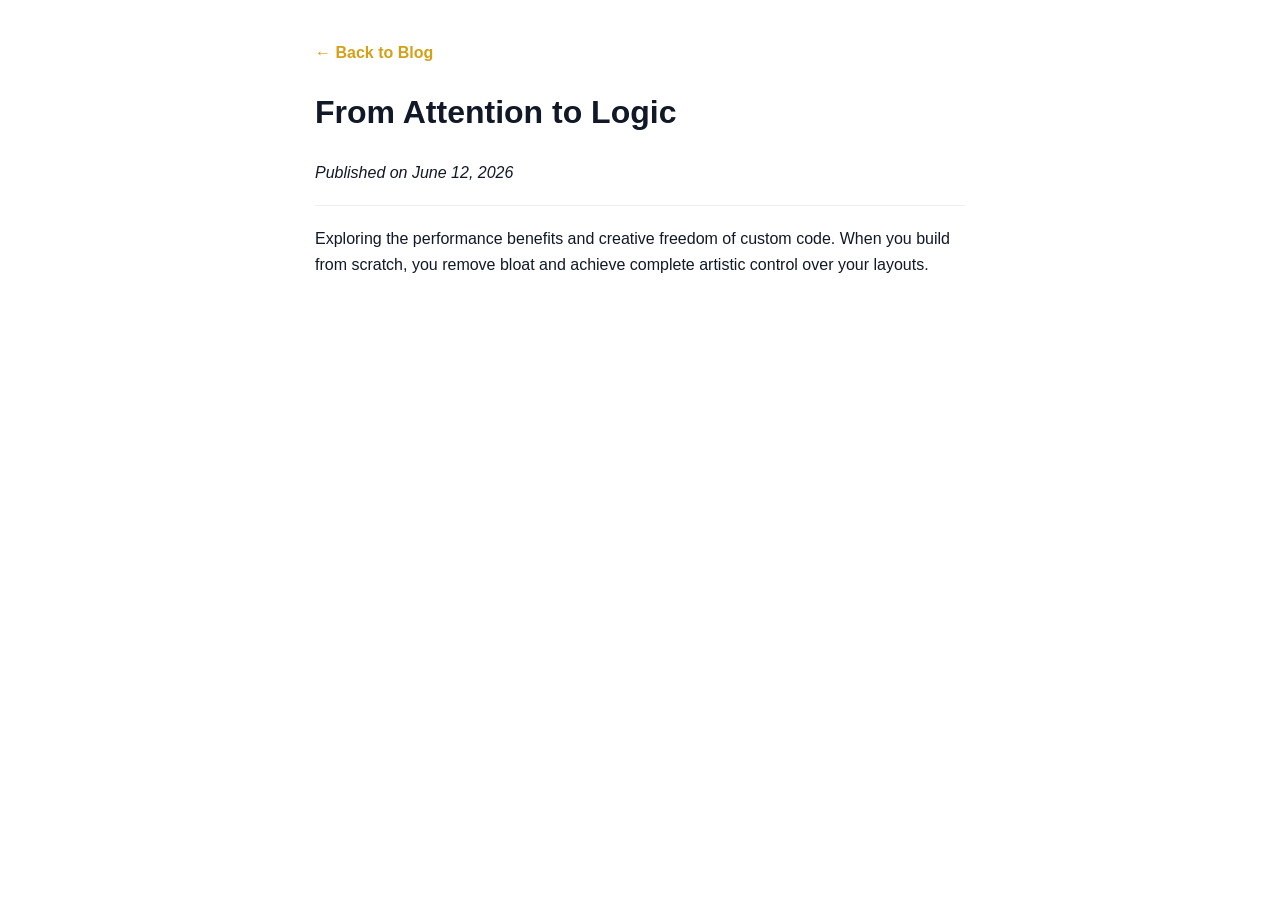
==== blogs/blog-1.html @ 9fb7e24b "Initial commit" ====
<!DOCTYPE html>
<html lang="en">
<head>
    <meta charset="UTF-8">
    <meta name="viewport" content="width=device-width, initial-scale=1.0">
    <title>Blog Post - Jane Doe</title>
    <style>
        body { font-family: sans-serif; max-width: 650px; margin: 40px auto; padding: 0 20px; line-height: 1.6; color: #111827; }
        a { color: #d4a017; text-decoration: none; font-weight: bold; }
        a:hover { text-decoration: underline; }
    </style>
</head>
<body>
    <p><a href="../index.html#blog">&larr; Back to Blog</a></p>
    <h1>From Attention to Logic</h1>
    <p><em>Published on June 12, 2026</em></p>
    <hr style="margin: 20px 0; border:0; border-top:1px solid #eee;">
    <p>Exploring the performance benefits and creative freedom of custom code. When you build from scratch, you remove bloat and achieve complete artistic control over your layouts.</p>
</body>
</html>
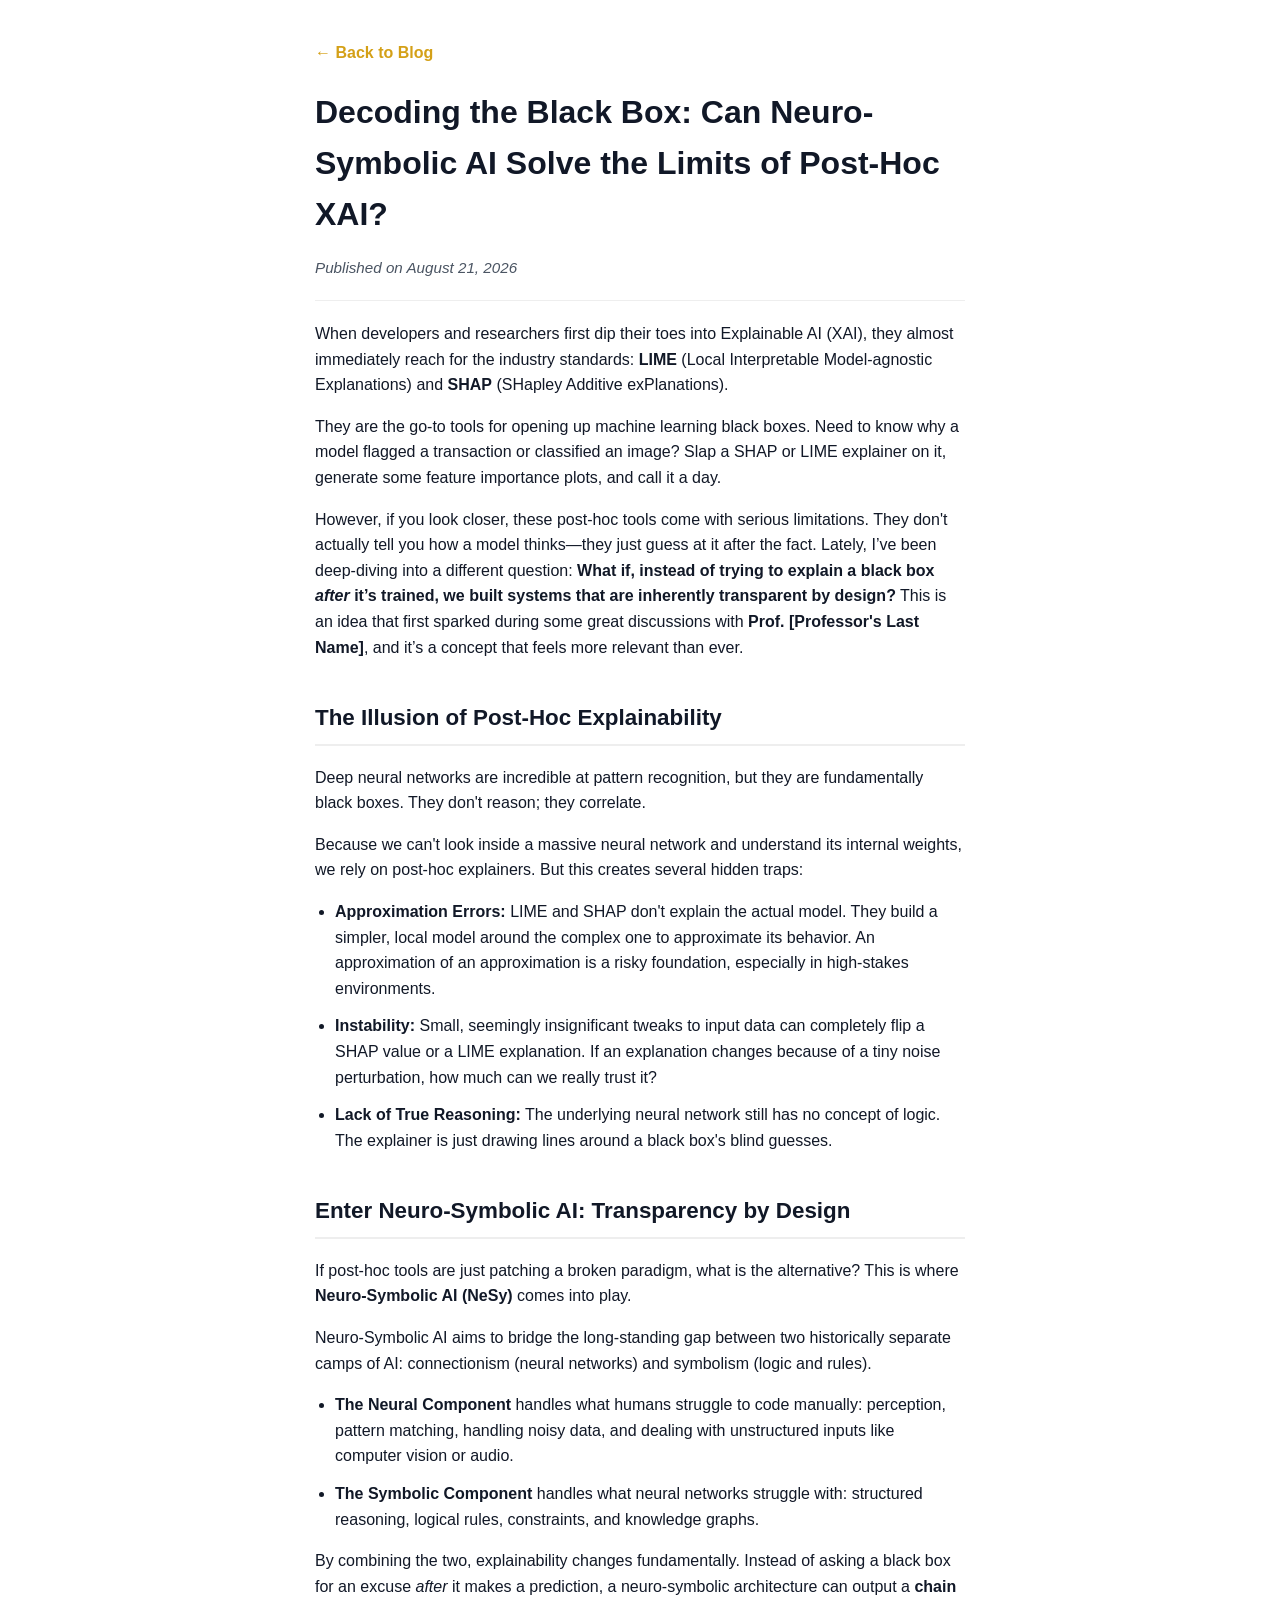
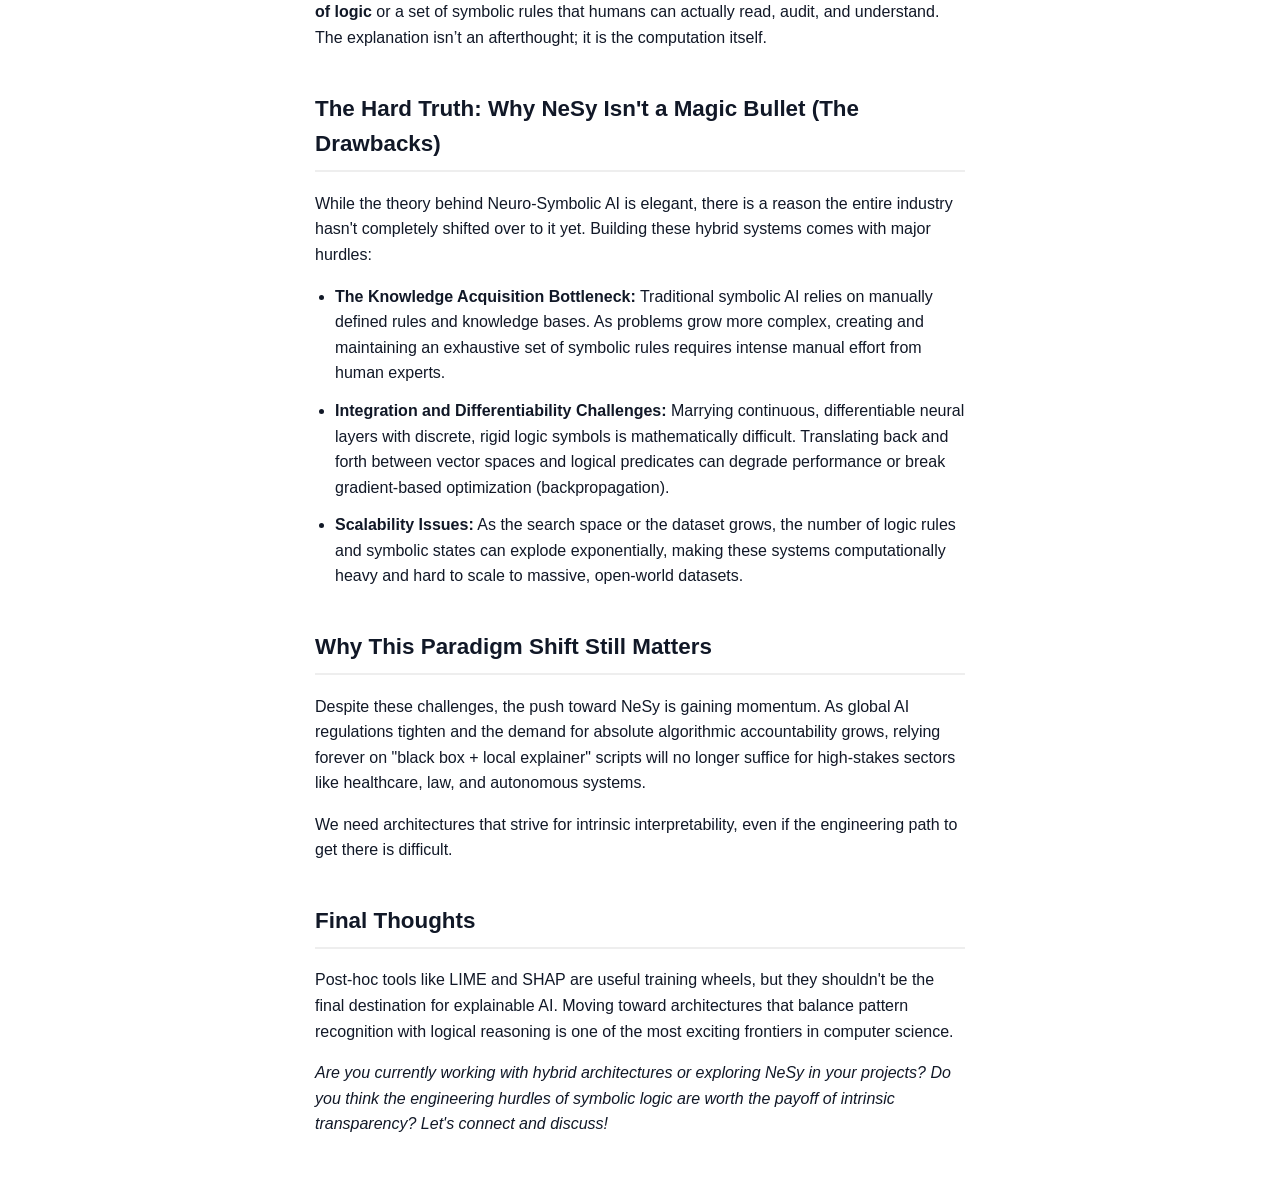
==== commit ef4804a3: "Commit" ====
--- a/blogs/blog-1.html
+++ b/blogs/blog-1.html
@@ -3,18 +3,68 @@
 <head>
     <meta charset="UTF-8">
     <meta name="viewport" content="width=device-width, initial-scale=1.0">
-    <title>Blog Post - Jane Doe</title>
+    <title>Decoding the Black Box: Can Neuro-Symbolic AI Solve the Limits of Post-Hoc XAI?</title>
     <style>
         body { font-family: sans-serif; max-width: 650px; margin: 40px auto; padding: 0 20px; line-height: 1.6; color: #111827; }
         a { color: #d4a017; text-decoration: none; font-weight: bold; }
         a:hover { text-decoration: underline; }
+        h1 { font-size: 2em; margin-bottom: 5px; }
+        h2 { font-size: 1.4em; margin-top: 40px; border-bottom: 2px solid #eee; padding-bottom: 8px; }
+        ul { padding-left: 20px; }
+        li { margin-bottom: 12px; }
+        .meta { color: #4b5563; font-size: 0.95em; }
     </style>
 </head>
 <body>
     <p><a href="../index.html#blog">&larr; Back to Blog</a></p>
-    <h1>From Attention to Logic</h1>
-    <p><em>Published on June 12, 2026</em></p>
+
+    <h1>Decoding the Black Box: Can Neuro-Symbolic AI Solve the Limits of Post-Hoc XAI?</h1>
+    <p class="meta"><em>Published on August 21, 2026</em></p>
+
     <hr style="margin: 20px 0; border:0; border-top:1px solid #eee;">
-    <p>Exploring the performance benefits and creative freedom of custom code. When you build from scratch, you remove bloat and achieve complete artistic control over your layouts.</p>
+
+    <p>When developers and researchers first dip their toes into Explainable AI (XAI), they almost immediately reach for the industry standards: <strong>LIME</strong> (Local Interpretable Model-agnostic Explanations) and <strong>SHAP</strong> (SHapley Additive exPlanations).</p>
+
+    <p>They are the go-to tools for opening up machine learning black boxes. Need to know why a model flagged a transaction or classified an image? Slap a SHAP or LIME explainer on it, generate some feature importance plots, and call it a day.</p>
+
+    <p>However, if you look closer, these post-hoc tools come with serious limitations. They don't actually tell you how a model thinks—they just guess at it after the fact. Lately, I’ve been deep-diving into a different question: <strong>What if, instead of trying to explain a black box <em>after</em> it’s trained, we built systems that are inherently transparent by design?</strong> This is an idea that first sparked during some great discussions with <strong>Prof. [Professor's Last Name]</strong>, and it’s a concept that feels more relevant than ever.</p>
+
+    <h2>The Illusion of Post-Hoc Explainability</h2>
+    <p>Deep neural networks are incredible at pattern recognition, but they are fundamentally black boxes. They don't reason; they correlate.</p>
+    <p>Because we can't look inside a massive neural network and understand its internal weights, we rely on post-hoc explainers. But this creates several hidden traps:</p>
+
+    <ul>
+        <li><strong>Approximation Errors:</strong> LIME and SHAP don't explain the actual model. They build a simpler, local model around the complex one to approximate its behavior. An approximation of an approximation is a risky foundation, especially in high-stakes environments.</li>
+        <li><strong>Instability:</strong> Small, seemingly insignificant tweaks to input data can completely flip a SHAP value or a LIME explanation. If an explanation changes because of a tiny noise perturbation, how much can we really trust it?</li>
+        <li><strong>Lack of True Reasoning:</strong> The underlying neural network still has no concept of logic. The explainer is just drawing lines around a black box's blind guesses.</li>
+    </ul>
+
+    <h2>Enter Neuro-Symbolic AI: Transparency by Design</h2>
+    <p>If post-hoc tools are just patching a broken paradigm, what is the alternative? This is where <strong>Neuro-Symbolic AI (NeSy)</strong> comes into play.</p>
+    <p>Neuro-Symbolic AI aims to bridge the long-standing gap between two historically separate camps of AI: connectionism (neural networks) and symbolism (logic and rules).</p>
+
+    <ul>
+        <li><strong>The Neural Component</strong> handles what humans struggle to code manually: perception, pattern matching, handling noisy data, and dealing with unstructured inputs like computer vision or audio.</li>
+        <li><strong>The Symbolic Component</strong> handles what neural networks struggle with: structured reasoning, logical rules, constraints, and knowledge graphs.</li>
+    </ul>
+
+    <p>By combining the two, explainability changes fundamentally. Instead of asking a black box for an excuse <em>after</em> it makes a prediction, a neuro-symbolic architecture can output a <strong>chain of logic</strong> or a set of symbolic rules that humans can actually read, audit, and understand. The explanation isn’t an afterthought; it is the computation itself.</p>
+
+    <h2>The Hard Truth: Why NeSy Isn't a Magic Bullet (The Drawbacks)</h2>
+    <p>While the theory behind Neuro-Symbolic AI is elegant, there is a reason the entire industry hasn't completely shifted over to it yet. Building these hybrid systems comes with major hurdles:</p>
+
+    <ul>
+        <li><strong>The Knowledge Acquisition Bottleneck:</strong> Traditional symbolic AI relies on manually defined rules and knowledge bases. As problems grow more complex, creating and maintaining an exhaustive set of symbolic rules requires intense manual effort from human experts.</li>
+        <li><strong>Integration and Differentiability Challenges:</strong> Marrying continuous, differentiable neural layers with discrete, rigid logic symbols is mathematically difficult. Translating back and forth between vector spaces and logical predicates can degrade performance or break gradient-based optimization (backpropagation).</li>
+        <li><strong>Scalability Issues:</strong> As the search space or the dataset grows, the number of logic rules and symbolic states can explode exponentially, making these systems computationally heavy and hard to scale to massive, open-world datasets.</li>
+    </ul>
+
+    <h2>Why This Paradigm Shift Still Matters</h2>
+    <p>Despite these challenges, the push toward NeSy is gaining momentum. As global AI regulations tighten and the demand for absolute algorithmic accountability grows, relying forever on "black box + local explainer" scripts will no longer suffice for high-stakes sectors like healthcare, law, and autonomous systems.</p>
+    <p>We need architectures that strive for intrinsic interpretability, even if the engineering path to get there is difficult.</p>
+
+    <h2>Final Thoughts</h2>
+    <p>Post-hoc tools like LIME and SHAP are useful training wheels, but they shouldn't be the final destination for explainable AI. Moving toward architectures that balance pattern recognition with logical reasoning is one of the most exciting frontiers in computer science.</p>
+    <p><em>Are you currently working with hybrid architectures or exploring NeSy in your projects? Do you think the engineering hurdles of symbolic logic are worth the payoff of intrinsic transparency? Let's connect and discuss!</em></p>
 </body>
 </html>
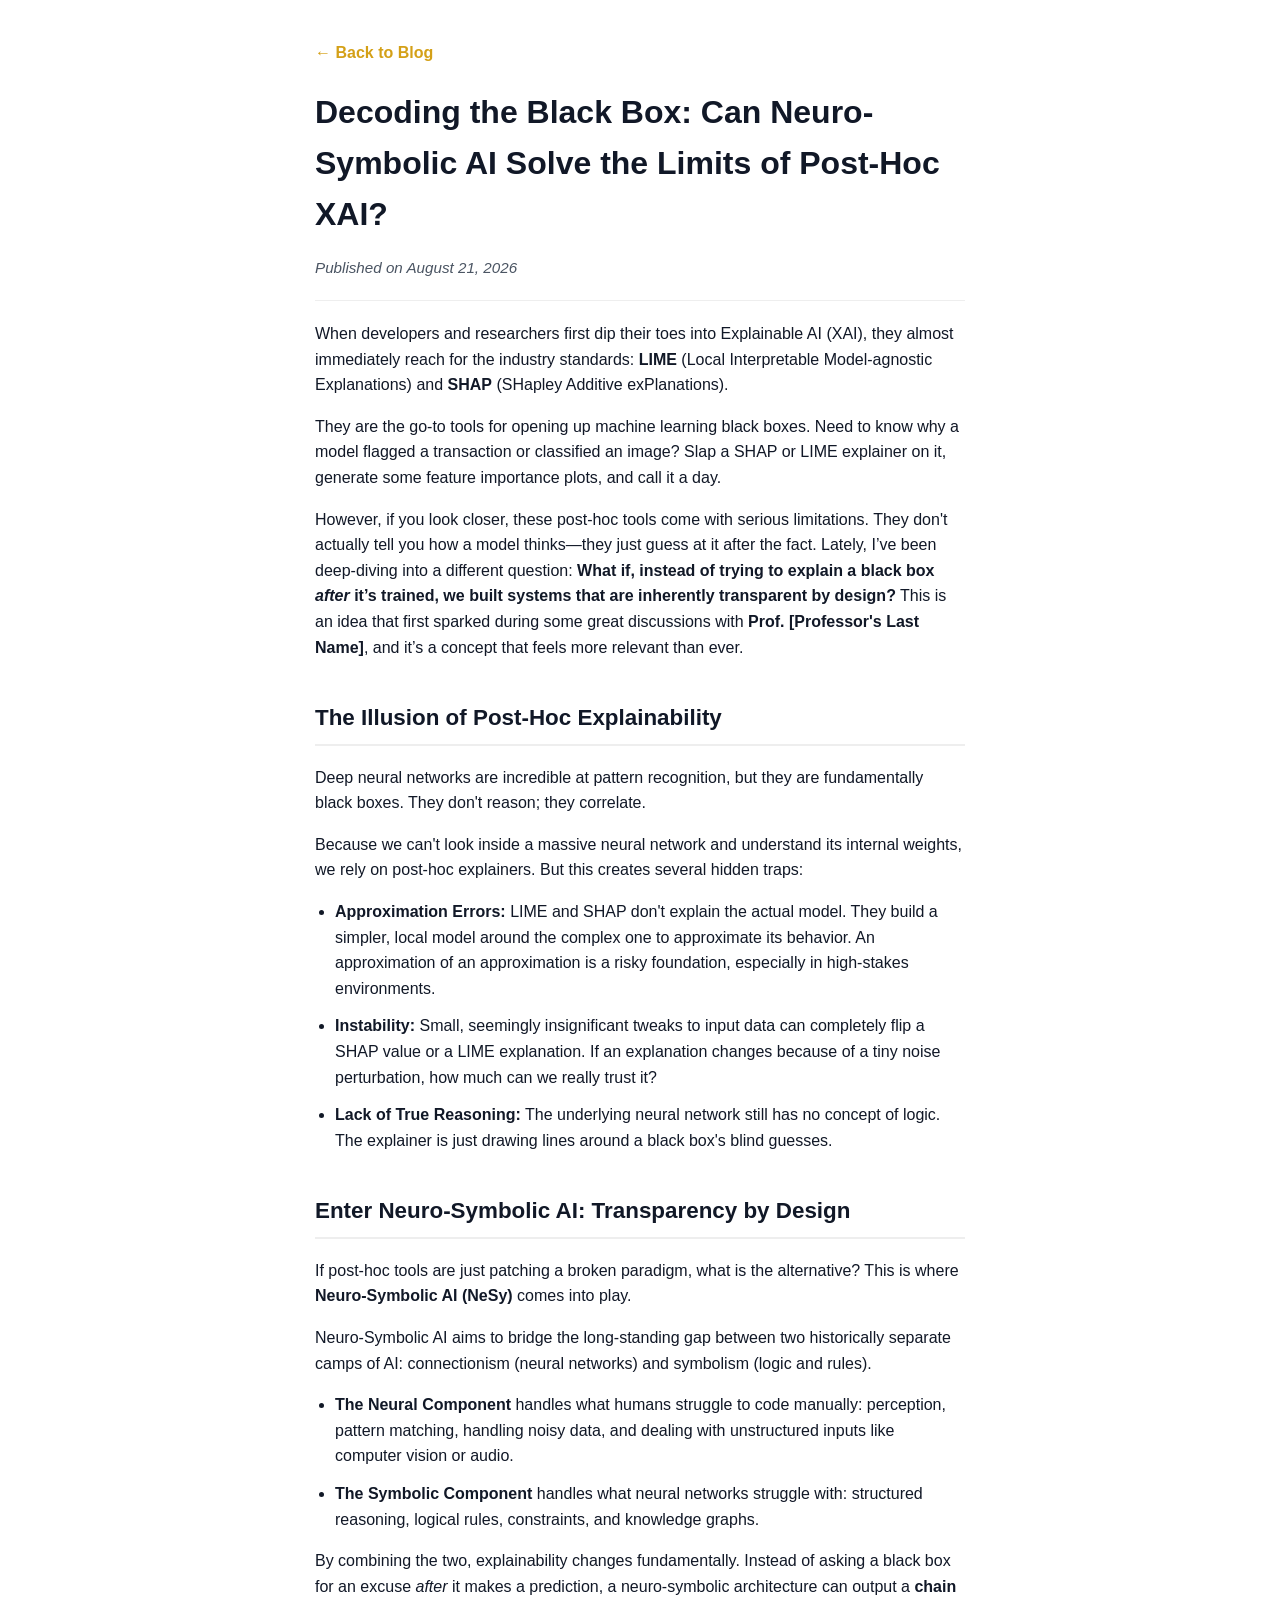
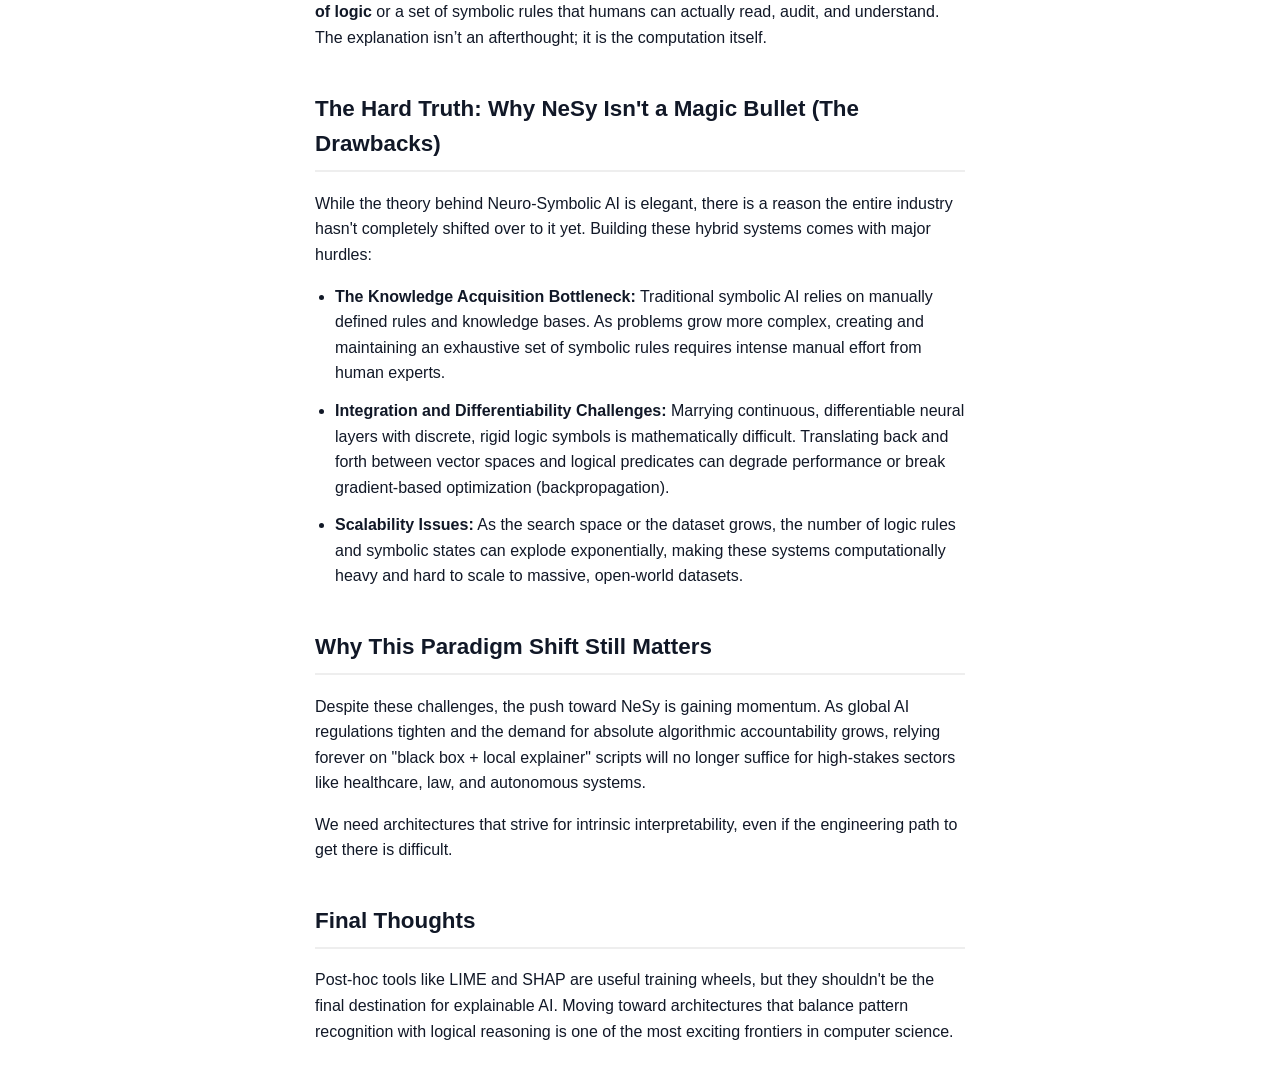
==== commit 06da8978: "Commit" ====
--- a/blogs/blog-1.html
+++ b/blogs/blog-1.html
@@ -65,6 +65,5 @@
 
     <h2>Final Thoughts</h2>
     <p>Post-hoc tools like LIME and SHAP are useful training wheels, but they shouldn't be the final destination for explainable AI. Moving toward architectures that balance pattern recognition with logical reasoning is one of the most exciting frontiers in computer science.</p>
-    <p><em>Are you currently working with hybrid architectures or exploring NeSy in your projects? Do you think the engineering hurdles of symbolic logic are worth the payoff of intrinsic transparency? Let's connect and discuss!</em></p>
 </body>
 </html>
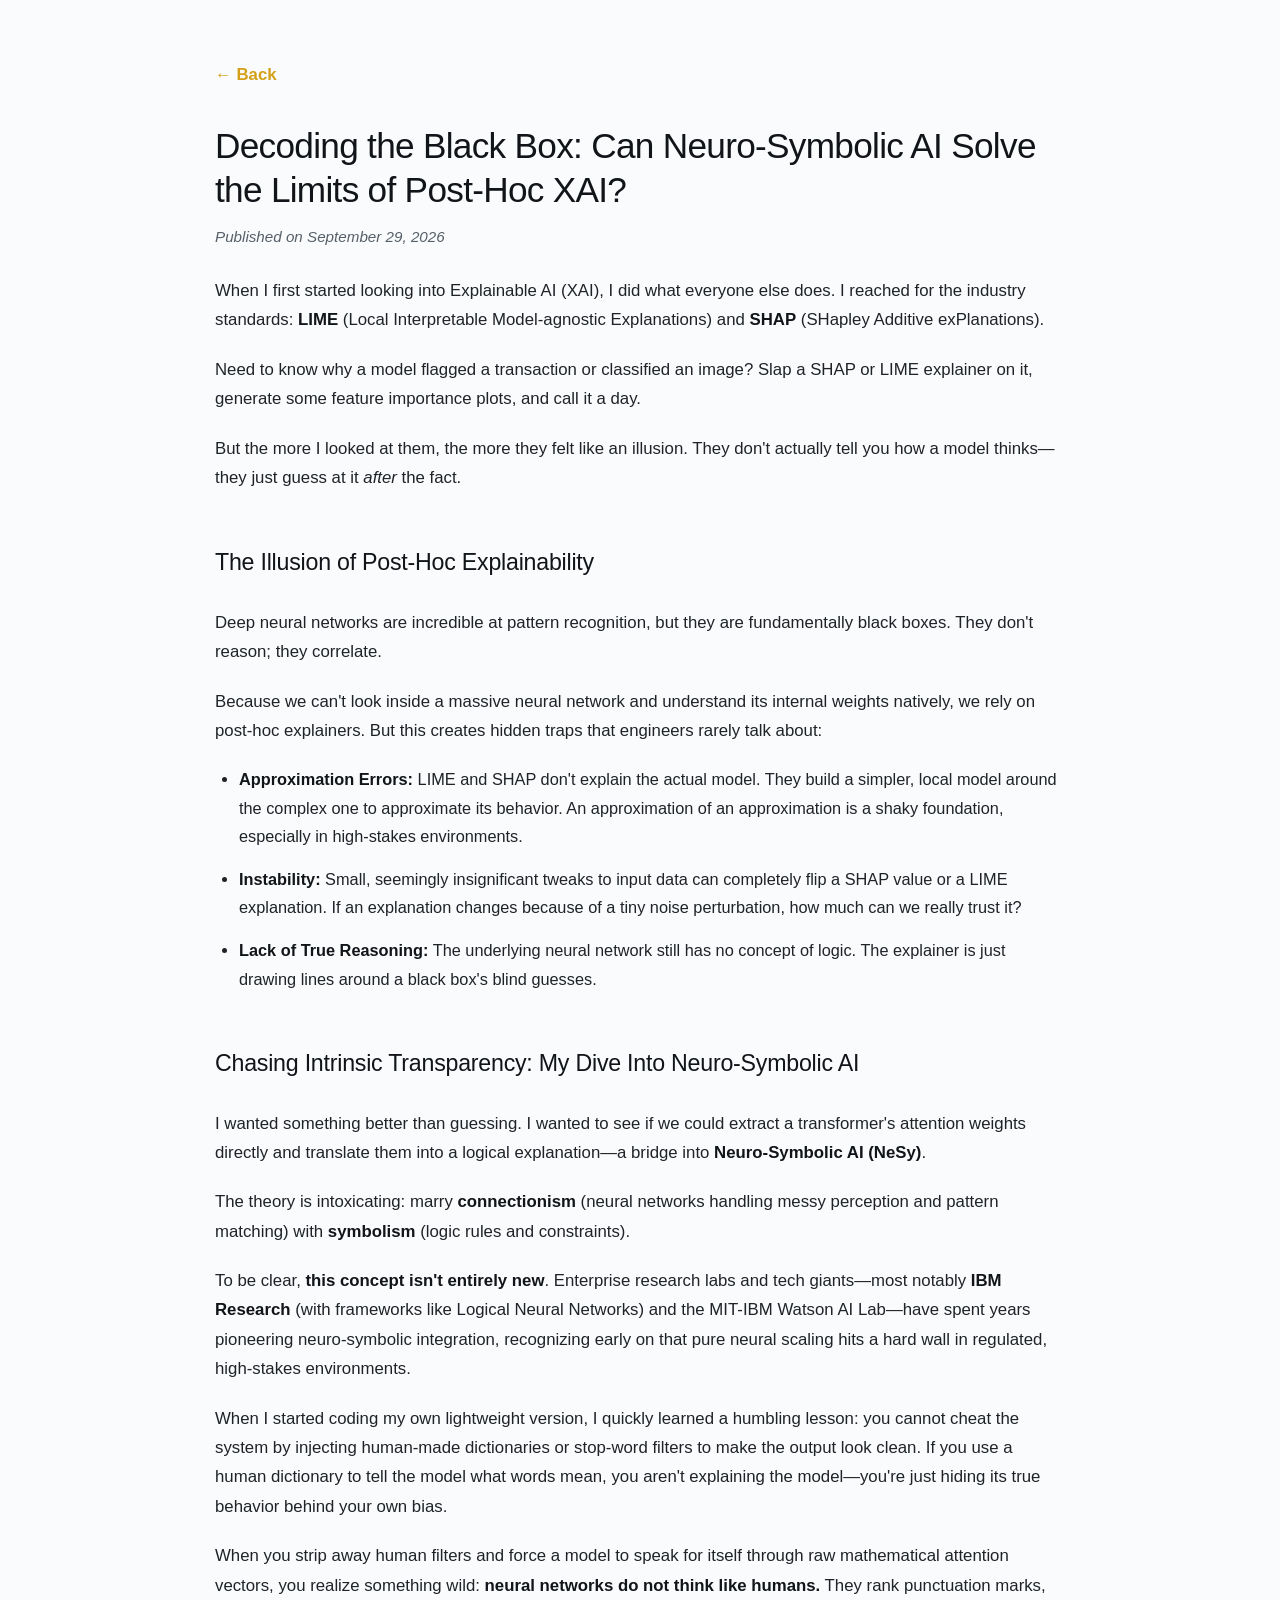
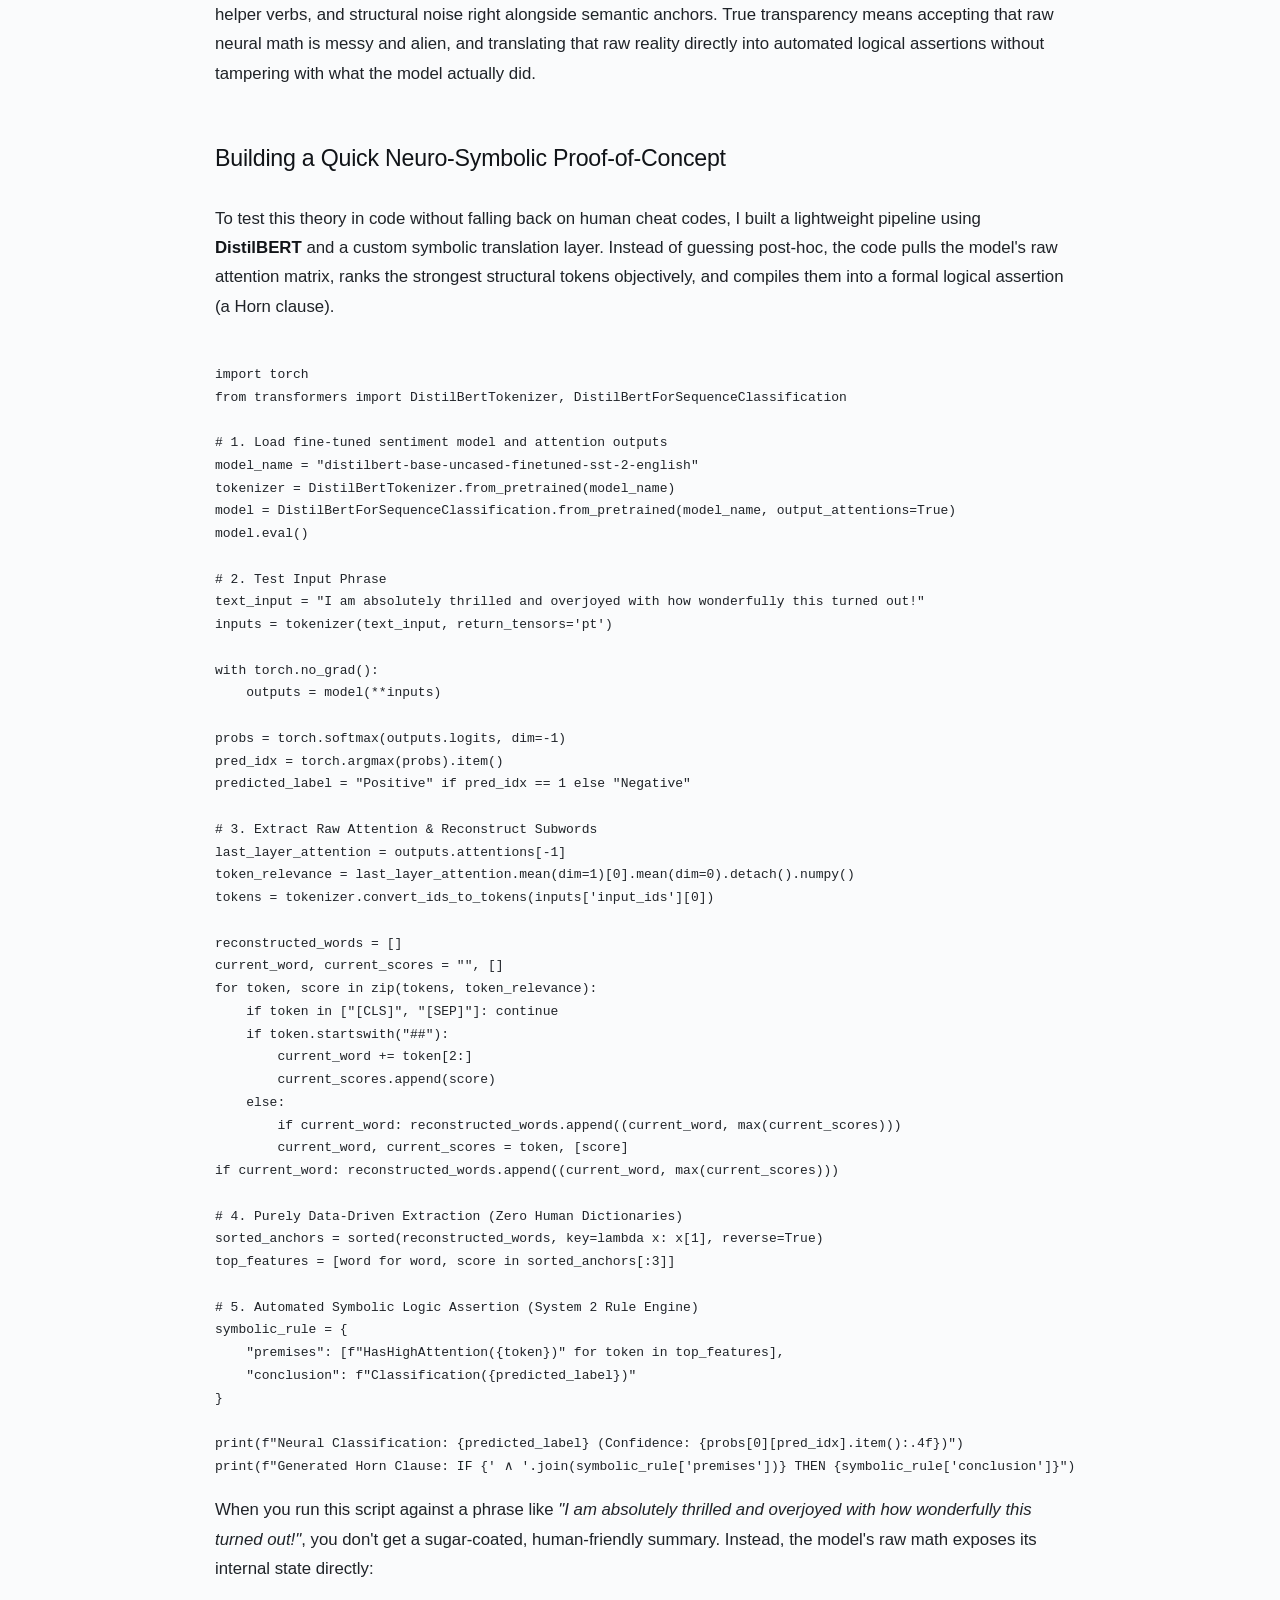
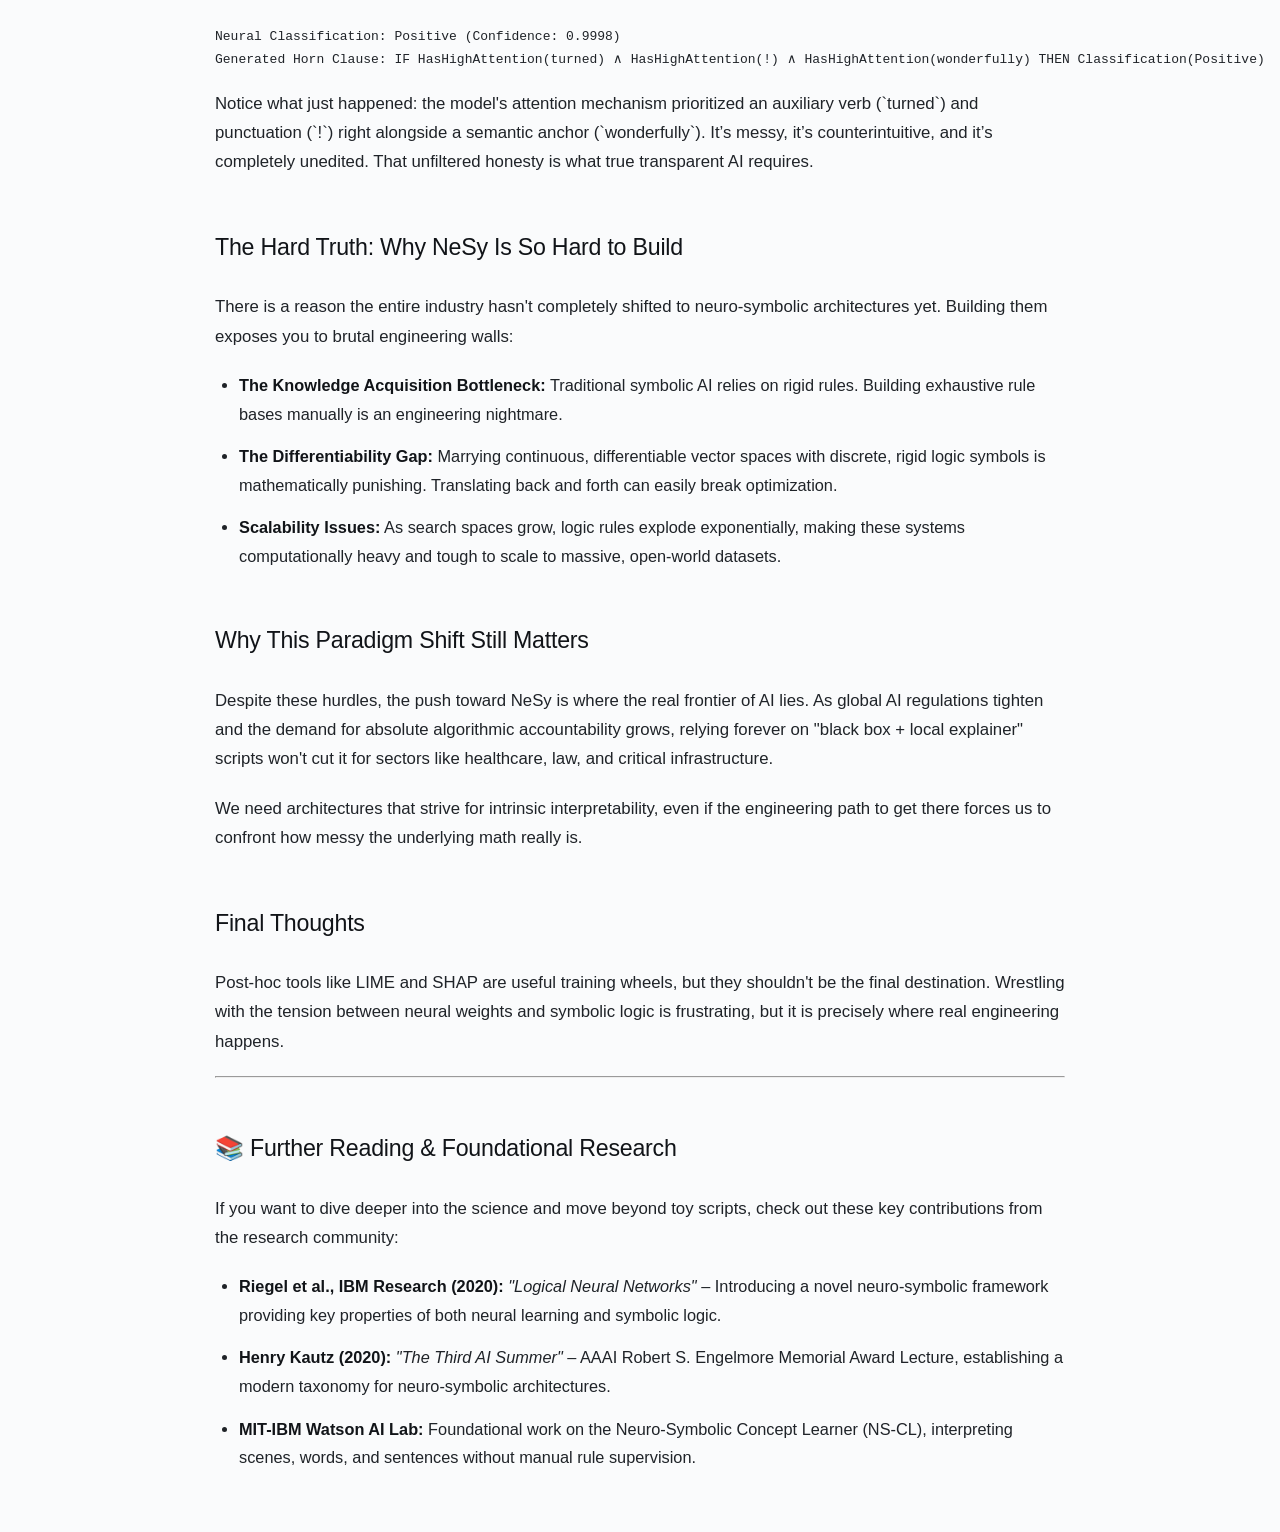
==== commit 99b54c5b: "Commit" ====
--- a/blogs/blog-1.html
+++ b/blogs/blog-1.html
@@ -5,65 +5,230 @@
     <meta name="viewport" content="width=device-width, initial-scale=1.0">
     <title>Decoding the Black Box: Can Neuro-Symbolic AI Solve the Limits of Post-Hoc XAI?</title>
     <style>
-        body { font-family: sans-serif; max-width: 650px; margin: 40px auto; padding: 0 20px; line-height: 1.6; color: #111827; }
-        a { color: #d4a017; text-decoration: none; font-weight: bold; }
-        a:hover { text-decoration: underline; }
-        h1 { font-size: 2em; margin-bottom: 5px; }
-        h2 { font-size: 1.4em; margin-top: 40px; border-bottom: 2px solid #eee; padding-bottom: 8px; }
-        ul { padding-left: 20px; }
-        li { margin-bottom: 12px; }
-        .meta { color: #4b5563; font-size: 0.95em; }
+        :root {
+            --bg-color: #fafbfc;
+            --text-main: #1f2328;
+            --text-muted: #57606a;
+            --accent: #d4a017; /* Golden Yellow */
+            --accent-hover: #b8860b;
+            --border-color: #d8dee4;
+        }
+
+        body {
+            font-family: -apple-system, BlinkMacSystemFont, "Segoe UI", Roboto, Helvetica, Arial, sans-serif;
+            max-width: 850px;
+            margin: 60px auto;
+            padding: 0 24px;
+            line-height: 1.75;
+            color: var(--text-main);
+            background-color: var(--bg-color);
+            -webkit-font-smoothing: antialiased;
+        }
+
+        a {
+            color: var(--accent);
+            text-decoration: none;
+            font-weight: 600;
+            transition: color 0.2s ease;
+        }
+        a:hover {
+            text-decoration: underline;
+            color: var(--accent-hover);
+        }
+
+        h1 {
+            font-size: 2.2em;
+            font-weight: 500;
+            line-height: 1.25;
+            margin-bottom: 12px;
+            letter-spacing: -0.02em;
+            color: #111418;
+        }
+
+        h2 {
+            font-size: 1.45em;
+            font-weight: 500;
+            margin-top: 50px;
+            margin-bottom: 16px;
+            padding-bottom: 8px;
+            letter-spacing: -0.01em;
+            color: #111418;
+        }
+
+        p {
+            margin-bottom: 20px;
+            font-size: 1.05em;
+        }
+
+        ul {
+            padding-left: 24px;
+            margin-bottom: 24px;
+        }
+
+        li {
+            margin-bottom: 14px;
+            font-size: 1.02em;
+        }
+
+        strong {
+            color: #111418;
+        }
+
+        .meta {
+            color: var(--text-muted);
+            font-size: 0.95em;
+            margin-top: 0;
+            margin-bottom: 25px;
+        }
+
+
+        .back-nav {
+            margin-bottom: 35px;
+        }
+
+        /* Modern Image Styling */
+        .blog-image-container {
+            margin: 35px 0;
+            text-align: center;
+        }
+
+        .blog-image-container img {
+            width: 100%;
+            height: auto;
+            border-radius: 12px;
+            border: 1px solid var(--border-color);
+            box-shadow: 0 4px 12px rgba(0, 0, 0, 0.05);
+        }
+
+        .image-caption {
+            font-size: 0.9em;
+            color: var(--text-muted);
+            margin-top: 8px;
+            font-style: italic;
+        }
     </style>
 </head>
 <body>
-    <p><a href="../index.html#blog">&larr; Back to Blog</a></p>
+    <div class="back-nav">
+        <p><a href="../index.html#blog">&larr; Back </a></p>
+    </div>
 
     <h1>Decoding the Black Box: Can Neuro-Symbolic AI Solve the Limits of Post-Hoc XAI?</h1>
-    <p class="meta"><em>Published on August 21, 2026</em></p>
-
-    <hr style="margin: 20px 0; border:0; border-top:1px solid #eee;">
-
-    <p>When developers and researchers first dip their toes into Explainable AI (XAI), they almost immediately reach for the industry standards: <strong>LIME</strong> (Local Interpretable Model-agnostic Explanations) and <strong>SHAP</strong> (SHapley Additive exPlanations).</p>
-
-    <p>They are the go-to tools for opening up machine learning black boxes. Need to know why a model flagged a transaction or classified an image? Slap a SHAP or LIME explainer on it, generate some feature importance plots, and call it a day.</p>
-
-    <p>However, if you look closer, these post-hoc tools come with serious limitations. They don't actually tell you how a model thinks—they just guess at it after the fact. Lately, I’ve been deep-diving into a different question: <strong>What if, instead of trying to explain a black box <em>after</em> it’s trained, we built systems that are inherently transparent by design?</strong> This is an idea that first sparked during some great discussions with <strong>Prof. [Professor's Last Name]</strong>, and it’s a concept that feels more relevant than ever.</p>
-
-    <h2>The Illusion of Post-Hoc Explainability</h2>
-    <p>Deep neural networks are incredible at pattern recognition, but they are fundamentally black boxes. They don't reason; they correlate.</p>
-    <p>Because we can't look inside a massive neural network and understand its internal weights, we rely on post-hoc explainers. But this creates several hidden traps:</p>
-
-    <ul>
-        <li><strong>Approximation Errors:</strong> LIME and SHAP don't explain the actual model. They build a simpler, local model around the complex one to approximate its behavior. An approximation of an approximation is a risky foundation, especially in high-stakes environments.</li>
-        <li><strong>Instability:</strong> Small, seemingly insignificant tweaks to input data can completely flip a SHAP value or a LIME explanation. If an explanation changes because of a tiny noise perturbation, how much can we really trust it?</li>
-        <li><strong>Lack of True Reasoning:</strong> The underlying neural network still has no concept of logic. The explainer is just drawing lines around a black box's blind guesses.</li>
-    </ul>
-
-    <h2>Enter Neuro-Symbolic AI: Transparency by Design</h2>
-    <p>If post-hoc tools are just patching a broken paradigm, what is the alternative? This is where <strong>Neuro-Symbolic AI (NeSy)</strong> comes into play.</p>
-    <p>Neuro-Symbolic AI aims to bridge the long-standing gap between two historically separate camps of AI: connectionism (neural networks) and symbolism (logic and rules).</p>
-
-    <ul>
-        <li><strong>The Neural Component</strong> handles what humans struggle to code manually: perception, pattern matching, handling noisy data, and dealing with unstructured inputs like computer vision or audio.</li>
-        <li><strong>The Symbolic Component</strong> handles what neural networks struggle with: structured reasoning, logical rules, constraints, and knowledge graphs.</li>
-    </ul>
-
-    <p>By combining the two, explainability changes fundamentally. Instead of asking a black box for an excuse <em>after</em> it makes a prediction, a neuro-symbolic architecture can output a <strong>chain of logic</strong> or a set of symbolic rules that humans can actually read, audit, and understand. The explanation isn’t an afterthought; it is the computation itself.</p>
-
-    <h2>The Hard Truth: Why NeSy Isn't a Magic Bullet (The Drawbacks)</h2>
-    <p>While the theory behind Neuro-Symbolic AI is elegant, there is a reason the entire industry hasn't completely shifted over to it yet. Building these hybrid systems comes with major hurdles:</p>
-
-    <ul>
-        <li><strong>The Knowledge Acquisition Bottleneck:</strong> Traditional symbolic AI relies on manually defined rules and knowledge bases. As problems grow more complex, creating and maintaining an exhaustive set of symbolic rules requires intense manual effort from human experts.</li>
-        <li><strong>Integration and Differentiability Challenges:</strong> Marrying continuous, differentiable neural layers with discrete, rigid logic symbols is mathematically difficult. Translating back and forth between vector spaces and logical predicates can degrade performance or break gradient-based optimization (backpropagation).</li>
-        <li><strong>Scalability Issues:</strong> As the search space or the dataset grows, the number of logic rules and symbolic states can explode exponentially, making these systems computationally heavy and hard to scale to massive, open-world datasets.</li>
-    </ul>
-
-    <h2>Why This Paradigm Shift Still Matters</h2>
-    <p>Despite these challenges, the push toward NeSy is gaining momentum. As global AI regulations tighten and the demand for absolute algorithmic accountability grows, relying forever on "black box + local explainer" scripts will no longer suffice for high-stakes sectors like healthcare, law, and autonomous systems.</p>
-    <p>We need architectures that strive for intrinsic interpretability, even if the engineering path to get there is difficult.</p>
-
-    <h2>Final Thoughts</h2>
-    <p>Post-hoc tools like LIME and SHAP are useful training wheels, but they shouldn't be the final destination for explainable AI. Moving toward architectures that balance pattern recognition with logical reasoning is one of the most exciting frontiers in computer science.</p>
+    <p class="meta"><em>Published on September 29, 2026</em></p>
+<p>When I first started looking into Explainable AI (XAI), I did what everyone else does. I reached for the industry standards: <strong>LIME</strong> (Local Interpretable Model-agnostic Explanations) and <strong>SHAP</strong> (SHapley Additive exPlanations).</p>
+
+<p>Need to know why a model flagged a transaction or classified an image? Slap a SHAP or LIME explainer on it, generate some feature importance plots, and call it a day.</p>
+
+<p>But the more I looked at them, the more they felt like an illusion. They don't actually tell you how a model thinks—they just guess at it <em>after</em> the fact.</p>
+
+<h2>The Illusion of Post-Hoc Explainability</h2>
+<p>Deep neural networks are incredible at pattern recognition, but they are fundamentally black boxes. They don't reason; they correlate.</p>
+<p>Because we can't look inside a massive neural network and understand its internal weights natively, we rely on post-hoc explainers. But this creates hidden traps that engineers rarely talk about:</p>
+
+<ul>
+    <li><strong>Approximation Errors:</strong> LIME and SHAP don't explain the actual model. They build a simpler, local model around the complex one to approximate its behavior. An approximation of an approximation is a shaky foundation, especially in high-stakes environments.</li>
+    <li><strong>Instability:</strong> Small, seemingly insignificant tweaks to input data can completely flip a SHAP value or a LIME explanation. If an explanation changes because of a tiny noise perturbation, how much can we really trust it?</li>
+    <li><strong>Lack of True Reasoning:</strong> The underlying neural network still has no concept of logic. The explainer is just drawing lines around a black box's blind guesses.</li>
+</ul>
+
+<h2>Chasing Intrinsic Transparency: My Dive Into Neuro-Symbolic AI</h2>
+<p>I wanted something better than guessing. I wanted to see if we could extract a transformer's attention weights directly and translate them into a logical explanation—a bridge into <strong>Neuro-Symbolic AI (NeSy)</strong>.</p>
+<p>The theory is intoxicating: marry <strong>connectionism</strong> (neural networks handling messy perception and pattern matching) with <strong>symbolism</strong> (logic rules and constraints).</p>
+<p>To be clear, <strong>this concept isn't entirely new</strong>. Enterprise research labs and tech giants—most notably <strong>IBM Research</strong> (with frameworks like Logical Neural Networks) and the MIT-IBM Watson AI Lab—have spent years pioneering neuro-symbolic integration, recognizing early on that pure neural scaling hits a hard wall in regulated, high-stakes environments.</p>
+<p>When I started coding my own lightweight version, I quickly learned a humbling lesson: you cannot cheat the system by injecting human-made dictionaries or stop-word filters to make the output look clean. If you use a human dictionary to tell the model what words mean, you aren't explaining the model—you're just hiding its true behavior behind your own bias.</p>
+<p>When you strip away human filters and force a model to speak for itself through raw mathematical attention vectors, you realize something wild: <strong>neural networks do not think like humans.</strong> They rank punctuation marks, helper verbs, and structural noise right alongside semantic anchors. True transparency means accepting that raw neural math is messy and alien, and translating that raw reality directly into automated logical assertions without tampering with what the model actually did.</p>
+
+<h2>Building a Quick Neuro-Symbolic Proof-of-Concept</h2>
+<p>To test this theory in code without falling back on human cheat codes, I built a lightweight pipeline using <strong>DistilBERT</strong> and a custom symbolic translation layer. Instead of guessing post-hoc, the code pulls the model's raw attention matrix, ranks the strongest structural tokens objectively, and compiles them into a formal logical assertion (a Horn clause).</p>
+
+<pre><code class="language-python">
+import torch
+from transformers import DistilBertTokenizer, DistilBertForSequenceClassification
+
+# 1. Load fine-tuned sentiment model and attention outputs
+model_name = "distilbert-base-uncased-finetuned-sst-2-english"
+tokenizer = DistilBertTokenizer.from_pretrained(model_name)
+model = DistilBertForSequenceClassification.from_pretrained(model_name, output_attentions=True)
+model.eval()
+
+# 2. Test Input Phrase
+text_input = "I am absolutely thrilled and overjoyed with how wonderfully this turned out!"
+inputs = tokenizer(text_input, return_tensors='pt')
+
+with torch.no_grad():
+    outputs = model(**inputs)
+
+probs = torch.softmax(outputs.logits, dim=-1)
+pred_idx = torch.argmax(probs).item()
+predicted_label = "Positive" if pred_idx == 1 else "Negative"
+
+# 3. Extract Raw Attention & Reconstruct Subwords
+last_layer_attention = outputs.attentions[-1]
+token_relevance = last_layer_attention.mean(dim=1)[0].mean(dim=0).detach().numpy()
+tokens = tokenizer.convert_ids_to_tokens(inputs['input_ids'][0])
+
+reconstructed_words = []
+current_word, current_scores = "", []
+for token, score in zip(tokens, token_relevance):
+    if token in ["[CLS]", "[SEP]"]: continue
+    if token.startswith("##"):
+        current_word += token[2:]
+        current_scores.append(score)
+    else:
+        if current_word: reconstructed_words.append((current_word, max(current_scores)))
+        current_word, current_scores = token, [score]
+if current_word: reconstructed_words.append((current_word, max(current_scores)))
+
+# 4. Purely Data-Driven Extraction (Zero Human Dictionaries)
+sorted_anchors = sorted(reconstructed_words, key=lambda x: x[1], reverse=True)
+top_features = [word for word, score in sorted_anchors[:3]]
+
+# 5. Automated Symbolic Logic Assertion (System 2 Rule Engine)
+symbolic_rule = {
+    "premises": [f"HasHighAttention({token})" for token in top_features],
+    "conclusion": f"Classification({predicted_label})"
+}
+
+print(f"Neural Classification: {predicted_label} (Confidence: {probs[0][pred_idx].item():.4f})")
+print(f"Generated Horn Clause: IF {' ∧ '.join(symbolic_rule['premises'])} THEN {symbolic_rule['conclusion']}")
+</code></pre>
+
+<p>When you run this script against a phrase like <em>"I am absolutely thrilled and overjoyed with how wonderfully this turned out!"</em>, you don't get a sugar-coated, human-friendly summary. Instead, the model's raw math exposes its internal state directly:</p>
+
+<pre><code class="language-text">
+Neural Classification: Positive (Confidence: 0.9998)
+Generated Horn Clause: IF HasHighAttention(turned) ∧ HasHighAttention(!) ∧ HasHighAttention(wonderfully) THEN Classification(Positive)
+</code></pre>
+
+<p>Notice what just happened: the model's attention mechanism prioritized an auxiliary verb (`turned`) and punctuation (`!`) right alongside a semantic anchor (`wonderfully`). It’s messy, it’s counterintuitive, and it’s completely unedited. That unfiltered honesty is what true transparent AI requires.</p>
+
+<h2>The Hard Truth: Why NeSy Is So Hard to Build</h2>
+<p>There is a reason the entire industry hasn't completely shifted to neuro-symbolic architectures yet. Building them exposes you to brutal engineering walls:</p>
+
+<ul>
+    <li><strong>The Knowledge Acquisition Bottleneck:</strong> Traditional symbolic AI relies on rigid rules. Building exhaustive rule bases manually is an engineering nightmare.</li>
+    <li><strong>The Differentiability Gap:</strong> Marrying continuous, differentiable vector spaces with discrete, rigid logic symbols is mathematically punishing. Translating back and forth can easily break optimization.</li>
+    <li><strong>Scalability Issues:</strong> As search spaces grow, logic rules explode exponentially, making these systems computationally heavy and tough to scale to massive, open-world datasets.</li>
+</ul>
+
+<h2>Why This Paradigm Shift Still Matters</h2>
+<p>Despite these hurdles, the push toward NeSy is where the real frontier of AI lies. As global AI regulations tighten and the demand for absolute algorithmic accountability grows, relying forever on "black box + local explainer" scripts won't cut it for sectors like healthcare, law, and critical infrastructure.</p>
+<p>We need architectures that strive for intrinsic interpretability, even if the engineering path to get there forces us to confront how messy the underlying math really is.</p>
+
+<h2>Final Thoughts</h2>
+<p>Post-hoc tools like LIME and SHAP are useful training wheels, but they shouldn't be the final destination. Wrestling with the tension between neural weights and symbolic logic is frustrating, but it is precisely where real engineering happens.</p>
+
+<hr>
+
+<h2>📚 Further Reading & Foundational Research</h2>
+<p>If you want to dive deeper into the science and move beyond toy scripts, check out these key contributions from the research community:</p>
+<ul>
+    <li><strong>Riegel et al., IBM Research (2020):</strong> <em>"Logical Neural Networks"</em> – Introducing a novel neuro-symbolic framework providing key properties of both neural learning and symbolic logic.</li>
+    <li><strong>Henry Kautz (2020):</strong> <em>"The Third AI Summer"</em> – AAAI Robert S. Engelmore Memorial Award Lecture, establishing a modern taxonomy for neuro-symbolic architectures.</li>
+    <li><strong>MIT-IBM Watson AI Lab:</strong> Foundational work on the Neuro-Symbolic Concept Learner (NS-CL), interpreting scenes, words, and sentences without manual rule supervision.</li>
+</ul>
 </body>
-</html>+</html>
+
+
+
